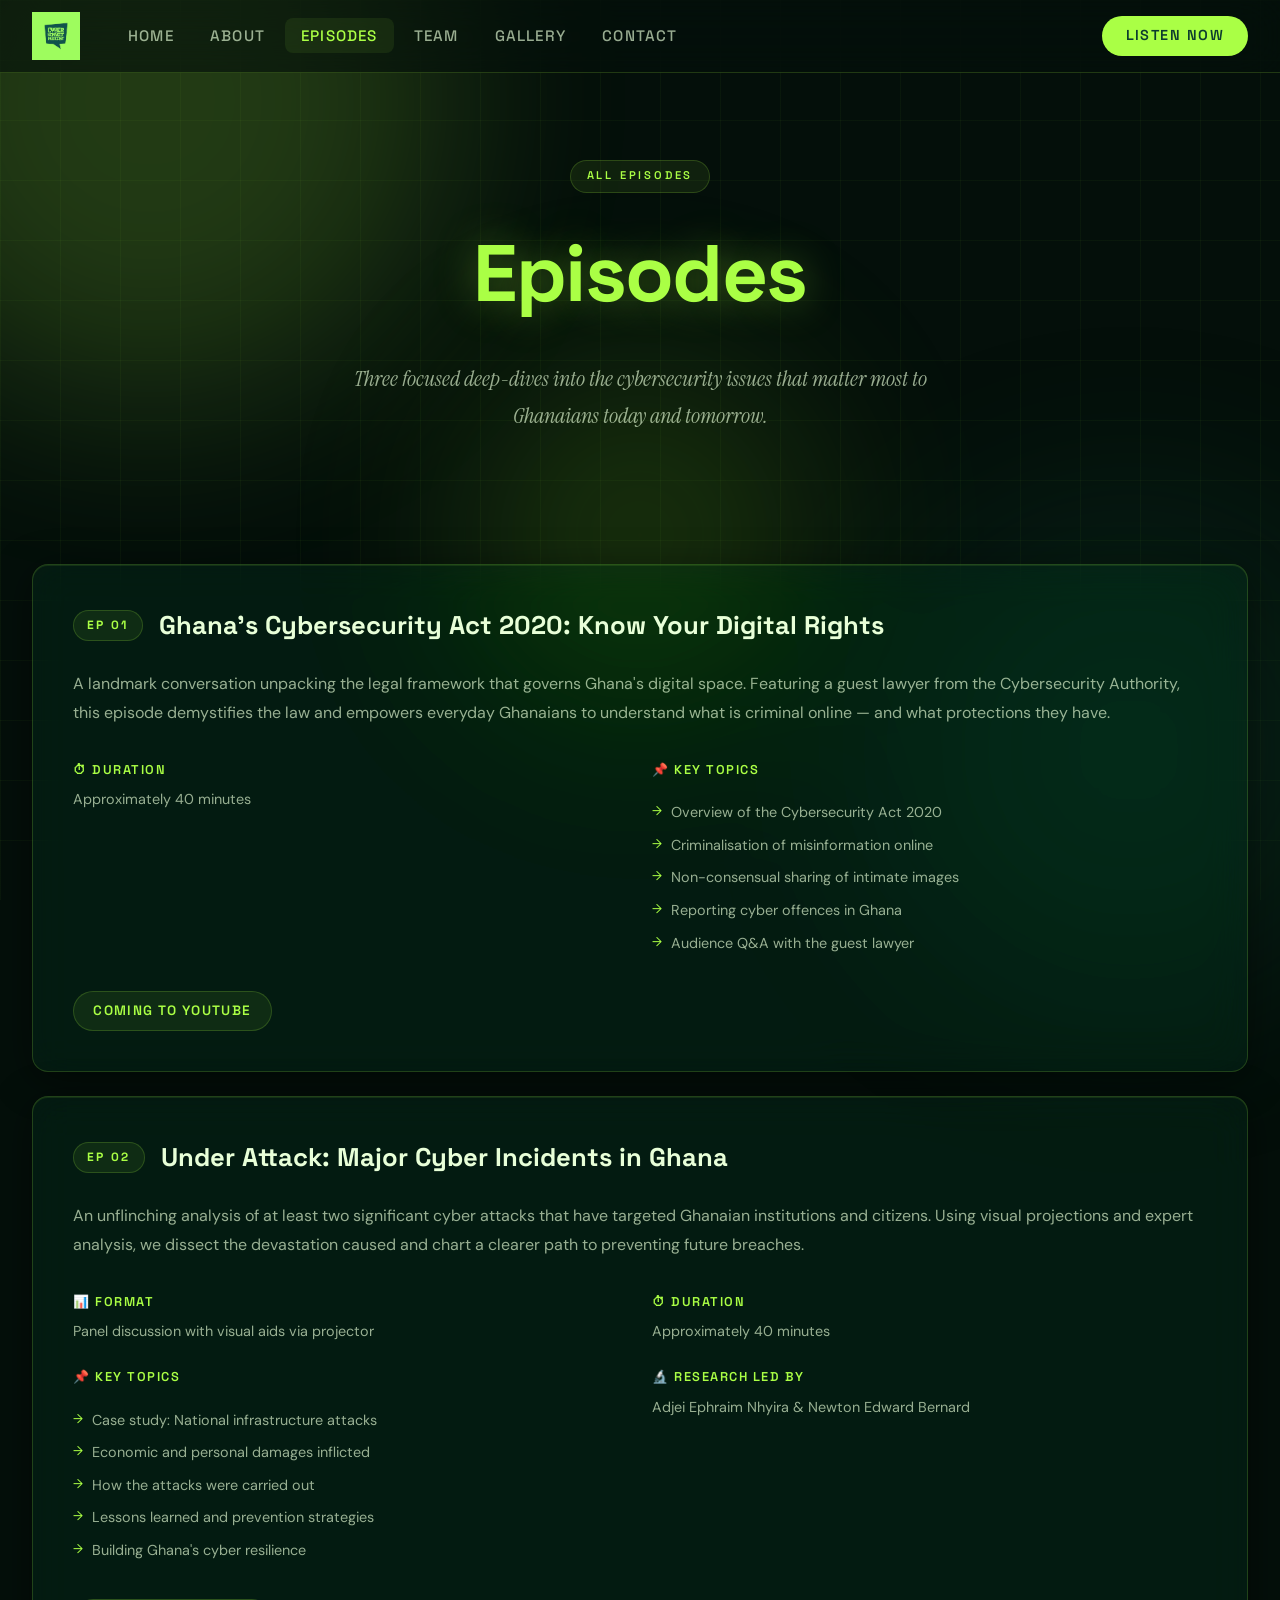
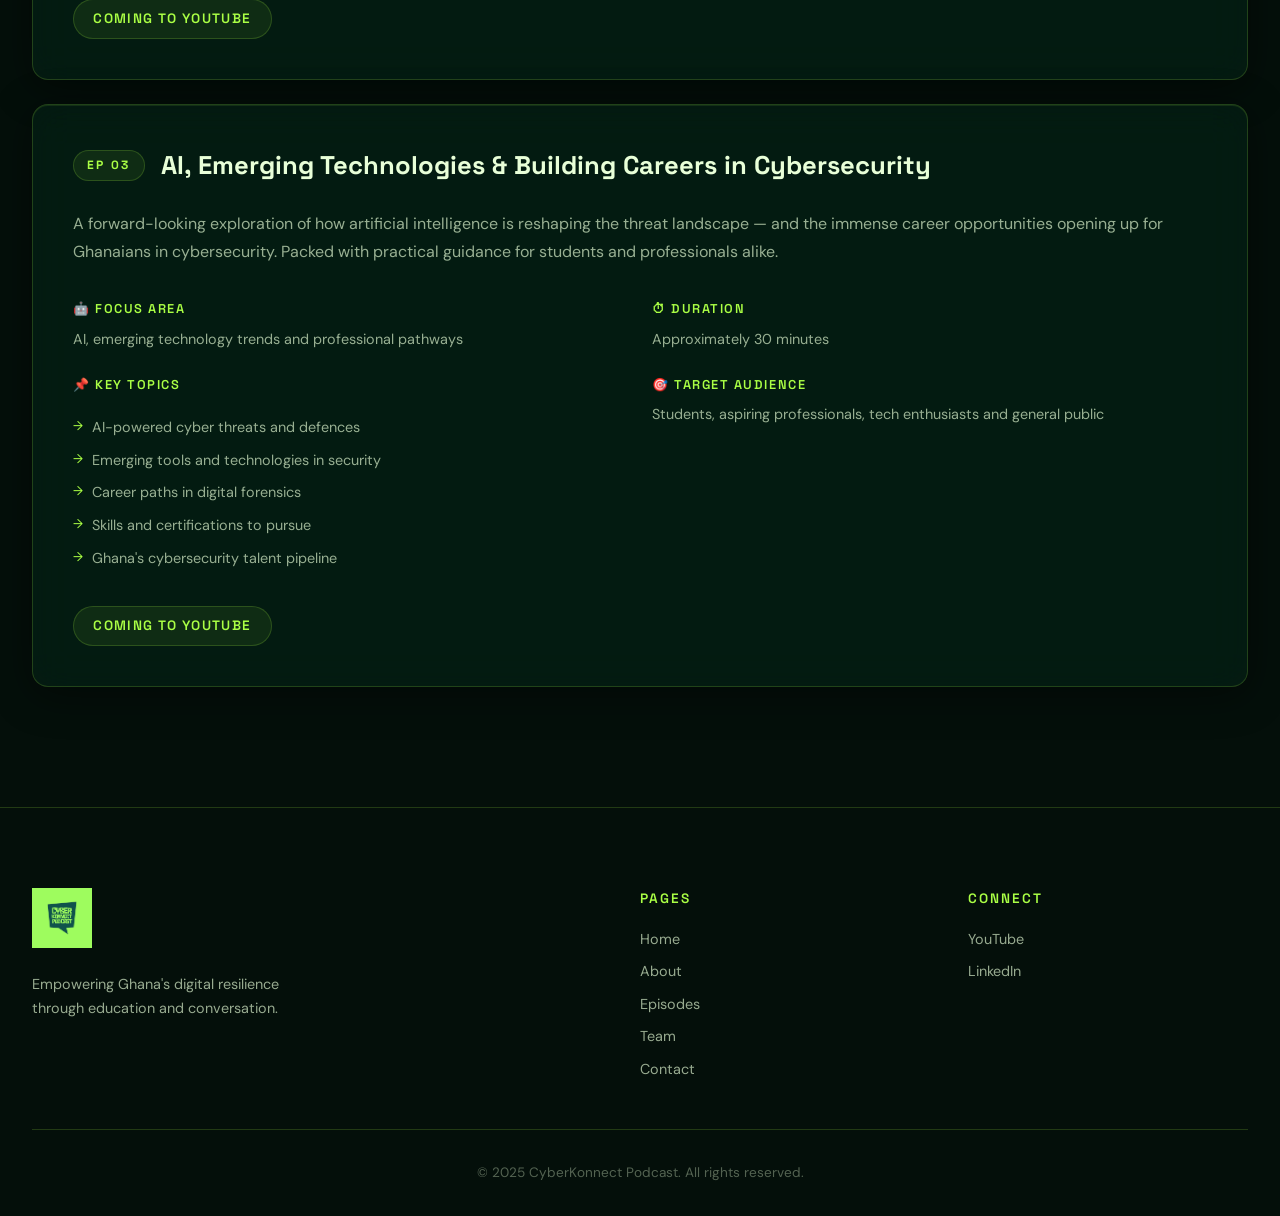
==== episodes.html @ 1802299e "active" ====
<!DOCTYPE html>
<html lang="en">
<head>
  <meta charset="UTF-8" />
  <meta name="viewport" content="width=device-width, initial-scale=1.0"/>
  <title>Episodes — CyberKonnect Podcast</title>
  <link rel="stylesheet" href="styles.css"/>
  
</head>
<body>
  <div class="bg-grid"></div>
  <div class="bg-orbs">
    <div class="orb orb-1"></div>
    <div class="orb orb-2"></div>
    <div class="orb orb-3"></div>
  </div>

  <nav class="glass-nav">
    <div class="nav-inner">
      <a href="index.html" class="nav-logo"><img src="logo.webp" alt="CyberKonnect Logo" class="logo-img"/></a>
      <ul class="nav-links">
        <li><a href="index.html" class="nav-link">Home</a></li>
        <li><a href="about.html" class="nav-link">About</a></li>
        <li><a href="episodes.html" class="nav-link active">Episodes</a></li>
        <li><a href="team.html" class="nav-link">Team</a></li>
        <li><a href="gallery.html" class="nav-link">Gallery</a></li>
        <li><a href="contact.html" class="nav-link">Contact</a></li>
      </ul>
      <a href="episodes.html" class="nav-cta">Listen Now</a>
      <button class="hamburger" id="hamburger"><span></span><span></span><span></span></button>
    </div>
  </nav>
  <div class="mobile-menu" id="mobileMenu">
    <a href="index.html" class="mob-link">Home</a>
    <a href="about.html" class="mob-link">About</a>
    <a href="episodes.html" class="mob-link active">Episodes</a>
    <a href="team.html" class="mob-link">Team</a>
    <a href="gallery.html" class="mob-link">Gallery</a>
    <a href="contact.html" class="mob-link">Contact</a>
  </div>

  <section class="page-hero">
    <span class="section-tag">All Episodes</span>
    <h1>Episodes</h1>
    <p>Three focused deep-dives into the cybersecurity issues that matter most to Ghanaians today and tomorrow.</p>
  </section>

  <section class="episodes-section">
    <div class="container">

      <!-- Episode 1 -->
      <div class="ep-full-card glass-card">
        <div class="ep-header">
          <div class="ep-num">EP 01</div>
          <h2>Ghana's Cybersecurity Act 2020: Know Your Digital Rights</h2>
        </div>
        <p style="color:var(--text-secondary);line-height:1.8;margin-bottom:2rem;">
          A landmark conversation unpacking the legal framework that governs Ghana's digital space. 
          Featuring a guest lawyer from the Cybersecurity Authority, this episode demystifies the law 
          and empowers everyday Ghanaians to understand what is criminal online — and what protections they have.
        </p>
        <div class="ep-details">
          
          <div class="ep-detail-item">
            <h4>⏱ Duration</h4>
            <p>Approximately 40 minutes</p>
          </div>
          <div class="ep-detail-item">
            <h4>📌 Key Topics</h4>
            <ul class="ep-topics">
              <li>Overview of the Cybersecurity Act 2020</li>
              <li>Criminalisation of misinformation online</li>
              <li>Non-consensual sharing of intimate images</li>
              <li>Reporting cyber offences in Ghana</li>
              <li>Audience Q&A with the guest lawyer</li>
            </ul>
          </div>
          
        </div>
        <div style="margin-top:2rem;display:flex;gap:1rem;flex-wrap:wrap;">
          <a class="social-link" href="https://youtu.be/h_gSZZPp0ls?si=2RAS_AsDu7ajy33g">Coming to YouTube</a>
          
        </div>
      </div>

      <!-- Episode 2 -->
      <div class="ep-full-card glass-card">
        <div class="ep-header">
          <div class="ep-num">EP 02</div>
          <h2>Under Attack: Major Cyber Incidents in Ghana</h2>
        </div>
        <p style="color:var(--text-secondary);line-height:1.8;margin-bottom:2rem;">
          An unflinching analysis of at least two significant cyber attacks that have targeted Ghanaian 
          institutions and citizens. Using visual projections and expert analysis, we dissect the devastation 
          caused and chart a clearer path to preventing future breaches.
        </p>
        <div class="ep-details">
          <div class="ep-detail-item">
            <h4>📊 Format</h4>
            <p>Panel discussion with visual aids via projector</p>
          </div>
          <div class="ep-detail-item">
            <h4>⏱ Duration</h4>
            <p>Approximately 40 minutes</p>
          </div>
          <div class="ep-detail-item">
            <h4>📌 Key Topics</h4>
            <ul class="ep-topics">
              <li>Case study: National infrastructure attacks</li>
              <li>Economic and personal damages inflicted</li>
              <li>How the attacks were carried out</li>
              <li>Lessons learned and prevention strategies</li>
              <li>Building Ghana's cyber resilience</li>
            </ul>
          </div>
          <div class="ep-detail-item">
            <h4>🔬 Research Led By</h4>
            <p>Adjei Ephraim Nhyira & Newton Edward Bernard</p>
          </div>
        </div>
        <div style="margin-top:2rem;display:flex;gap:1rem;flex-wrap:wrap;">
          <a href="https://youtu.be/g4ENfM5G3-0?si=Q87XxsS67dfXowcG" class="social-link">Coming to YouTube</a>
          
        </div>
      </div>

      <!-- Episode 3 -->
      <div class="ep-full-card glass-card">
        <div class="ep-header">
          <div class="ep-num">EP 03</div>
          <h2>AI, Emerging Technologies & Building Careers in Cybersecurity</h2>
        </div>
        <p style="color:var(--text-secondary);line-height:1.8;margin-bottom:2rem;">
          A forward-looking exploration of how artificial intelligence is reshaping the threat landscape 
          — and the immense career opportunities opening up for Ghanaians in cybersecurity. 
          Packed with practical guidance for students and professionals alike.
        </p>
        <div class="ep-details">
          <div class="ep-detail-item">
            <h4>🤖 Focus Area</h4>
            <p>AI, emerging technology trends and professional pathways</p>
          </div>
          <div class="ep-detail-item">
            <h4>⏱ Duration</h4>
            <p>Approximately 30 minutes</p>
          </div>
          <div class="ep-detail-item">
            <h4>📌 Key Topics</h4>
            <ul class="ep-topics">
              <li>AI-powered cyber threats and defences</li>
              <li>Emerging tools and technologies in security</li>
              <li>Career paths in digital forensics</li>
              <li>Skills and certifications to pursue</li>
              <li>Ghana's cybersecurity talent pipeline</li>
            </ul>
          </div>
          <div class="ep-detail-item">
            <h4>🎯 Target Audience</h4>
            <p>Students, aspiring professionals, tech enthusiasts and general public</p>
          </div>
        </div>
        <div style="margin-top:2rem;display:flex;gap:1rem;flex-wrap:wrap;">
          <a  href="https://youtu.be/rsjCwLfWhfk?si=AjRBQU5Ni_3VkbtK" class="social-link">Coming to YouTube</a>
          
        </div>
      </div>

    </div>
  </section>

  <footer class="footer">
    <div class="container">
      <div class="footer-inner">
        <div class="footer-brand">
          <img src="logo.webp" alt="Logo" class="footer-logo"/>
          <p>Empowering Ghana's digital resilience through education and conversation.</p>
        </div>
        <div class="footer-links">
          <h4>Pages</h4>
          <a href="index.html">Home</a>
          <a href="about.html">About</a>
          <a href="episodes.html">Episodes</a>
          <a href="team.html">Team</a>
          <a href="contact.html">Contact</a>
        </div>
        <div class="footer-socials">
          <h4>Connect</h4>
          <a href="#">YouTube</a>
          <a href="#">LinkedIn</a>
        </div>
      </div>
      <div class="footer-bottom">
        <p>© 2025 CyberKonnect Podcast. All rights reserved.</p>
      </div>
    </div>
  </footer>

  <script src="main.js"></script>
</body>
</html>
---- styles.css ----
/* ============================================================
   CYBERKONNECT PODCAST — Global Stylesheet
   Palette: Lime #AAFF45, Dark Teal #0D3D2E, Accent #1A6B4A
   Fonts: Clash Display (display), Instrument Serif (editorial),
          DM Sans (body) — warm, human, editorial-futuristic
   ============================================================ */

@import url('https://fonts.googleapis.com/css2?family=DM+Sans:ital,opsz,wght@0,9..40,300;0,9..40,400;0,9..40,500;0,9..40,600;1,9..40,300;1,9..40,400&family=Instrument+Serif:ital@0;1&family=Space+Grotesk:wght@300;400;500;600;700&display=swap');

:root {
  --lime: #AAFF45;
  --lime-dim: #7FD420;
  --lime-glow: rgba(170, 255, 69, 0.35);
  --lime-subtle: rgba(170, 255, 69, 0.08);
  --teal-dark: #0D3D2E;
  --teal-mid: #1A6B4A;
  --teal-light: #2A9E6E;
  --bg-deep: #040F0A;
  --bg-dark: #071810;
  --bg-mid: #0B2418;
  --glass-bg: rgba(13, 61, 46, 0.25);
  --glass-border: rgba(170, 255, 69, 0.18);
  --glass-shadow: 0 8px 40px rgba(0,0,0,0.45);
  --text-primary: #E8FFD8;
  --text-secondary: rgba(232,255,216,0.65);
  --text-muted: rgba(232,255,216,0.35);
  /* NEW TYPOGRAPHY SYSTEM */
  --font-display: 'Space Grotesk', sans-serif;   /* bold headings, logos */
  --font-serif: 'Instrument Serif', serif;        /* editorial warmth, pullquotes */
  --font-body: 'DM Sans', sans-serif;             /* readable, friendly body text */
  --font-heading: 'Space Grotesk', sans-serif;    /* nav, labels, UI text */
  --radius: 16px;
  --radius-sm: 8px;
  --transition: all 0.3s cubic-bezier(0.4, 0, 0.2, 1);
}

/* ---- Reset ---- */
*, *::before, *::after { box-sizing: border-box; margin: 0; padding: 0; }
html { scroll-behavior: smooth; }
body {
  background: var(--bg-deep);
  color: var(--text-primary);
  font-family: var(--font-body);
  font-size: 16px;
  line-height: 1.6;
  overflow-x: hidden;
}

a { text-decoration: none; color: inherit; }
img { max-width: 100%; }
ul { list-style: none; }

/* ---- Background ---- */
.bg-grid {
  position: fixed; inset: 0; z-index: 0; pointer-events: none;
  background-image:
    linear-gradient(rgba(170,255,69,0.04) 1px, transparent 1px),
    linear-gradient(90deg, rgba(170,255,69,0.04) 1px, transparent 1px);
  background-size: 60px 60px;
  animation: gridDrift 20s linear infinite;
}
@keyframes gridDrift {
  from { background-position: 0 0; }
  to   { background-position: 60px 60px; }
}

.bg-orbs { position: fixed; inset: 0; z-index: 0; pointer-events: none; }
.orb {
  position: absolute; border-radius: 50%; filter: blur(100px); opacity: 0.18;
  animation: float 12s ease-in-out infinite;
}
.orb-1 { width: 600px; height: 600px; background: var(--lime); top: -200px; left: -150px; animation-delay: 0s; }
.orb-2 { width: 500px; height: 500px; background: var(--teal-mid); bottom: -100px; right: -100px; animation-delay: -4s; }
.orb-3 { width: 350px; height: 350px; background: var(--lime-dim); top: 40%; left: 50%; transform: translateX(-50%); animation-delay: -8s; }
@keyframes float {
  0%,100% { transform: translate(0,0); }
  33%  { transform: translate(30px, -40px); }
  66%  { transform: translate(-20px, 20px); }
}

/* ---- Glassmorphism Card ---- */
.glass-card {
  background: var(--glass-bg);
  border: 1px solid var(--glass-border);
  backdrop-filter: blur(20px) saturate(180%);
  -webkit-backdrop-filter: blur(20px) saturate(180%);
  box-shadow: var(--glass-shadow), inset 0 1px 0 rgba(170,255,69,0.1);
  border-radius: var(--radius);
  transition: var(--transition);
}
.glass-card:hover {
  border-color: rgba(170,255,69,0.45);
  box-shadow: var(--glass-shadow), 0 0 30px var(--lime-glow), inset 0 1px 0 rgba(170,255,69,0.2);
  transform: translateY(-4px);
}

/* ---- Nav ---- */
.glass-nav {
  position: fixed; top: 0; left: 0; right: 0; z-index: 100;
  background: rgba(4,15,10,0.6);
  border-bottom: 1px solid var(--glass-border);
  backdrop-filter: blur(24px);
  -webkit-backdrop-filter: blur(24px);
}
.nav-inner {
  max-width: 1280px; margin: 0 auto; padding: 0 2rem;
  height: 72px; display: flex; align-items: center; gap: 2rem;
}
.nav-logo { display: flex; align-items: center; }
.logo-img { height: 48px; width: auto; object-fit: contain; }
.nav-links { display: flex; gap: 0.25rem; flex: 1; }
.nav-link {
  font-family: var(--font-heading); font-size: 0.95rem; font-weight: 500;
  letter-spacing: 0.08em; text-transform: uppercase;
  padding: 0.5rem 1rem; border-radius: var(--radius-sm);
  color: var(--text-secondary); transition: var(--transition);
}
.nav-link:hover, .nav-link.active {
  color: var(--lime); background: var(--lime-subtle);
}
.nav-cta {
  font-family: var(--font-heading); font-size: 0.9rem; font-weight: 600;
  letter-spacing: 0.1em; text-transform: uppercase;
  padding: 0.55rem 1.5rem; border-radius: 999px;
  background: var(--lime); color: var(--teal-dark);
  transition: var(--transition);
}
.nav-cta:hover { background: #CCFF77; box-shadow: 0 0 20px var(--lime-glow); }

/* Hamburger */
.hamburger {
  display: none; background: none; border: none; cursor: pointer;
  flex-direction: column; gap: 5px; padding: 6px; margin-left: auto;
}
.hamburger span {
  display: block; width: 24px; height: 2px;
  background: var(--lime); border-radius: 2px; transition: var(--transition);
}
.mobile-menu {
  display: none; position: fixed; top: 72px; left: 0; right: 0; z-index: 99;
  background: rgba(4,15,10,0.95); backdrop-filter: blur(20px);
  border-bottom: 1px solid var(--glass-border);
  flex-direction: column; padding: 1rem 2rem 1.5rem;
}
.mobile-menu.open { display: flex; }
.mob-link {
  font-family: var(--font-heading); font-size: 1.1rem; font-weight: 500;
  letter-spacing: 0.08em; text-transform: uppercase;
  padding: 0.75rem 0; color: var(--text-secondary);
  border-bottom: 1px solid var(--glass-border); transition: var(--transition);
}
.mob-link:last-child { border-bottom: none; }
.mob-link:hover, .mob-link.active { color: var(--lime); }

/* ---- Buttons ---- */
.btn-primary {
  display: inline-flex; align-items: center; gap: 0.5rem;
  font-family: var(--font-heading); font-size: 1rem; font-weight: 700;
  letter-spacing: 0.1em; text-transform: uppercase;
  padding: 0.85rem 2.2rem; border-radius: 999px;
  background: var(--lime); color: var(--teal-dark);
  transition: var(--transition); border: none; cursor: pointer;
}
.btn-primary:hover {
  background: #CCFF77;
  box-shadow: 0 0 30px var(--lime-glow);
  transform: translateY(-2px);
}
.btn-ghost {
  display: inline-flex; align-items: center; gap: 0.5rem;
  font-family: var(--font-heading); font-size: 1rem; font-weight: 600;
  letter-spacing: 0.1em; text-transform: uppercase;
  padding: 0.85rem 2.2rem; border-radius: 999px;
  background: transparent; color: var(--lime);
  border: 1px solid rgba(170,255,69,0.45); transition: var(--transition);
}
.btn-ghost:hover {
  background: var(--lime-subtle);
  box-shadow: 0 0 20px var(--lime-glow);
  transform: translateY(-2px);
}

/* ---- Container ---- */
.container { max-width: 1280px; margin: 0 auto; padding: 0 2rem; position: relative; z-index: 1; }

/* ---- Section Header ---- */
.section-header { text-align: center; margin-bottom: 3rem; }
.section-tag {
  font-family: var(--font-display); font-size: 0.7rem; font-weight: 600;
  letter-spacing: 0.25em; text-transform: uppercase;
  color: var(--lime); background: var(--lime-subtle);
  padding: 0.4rem 1rem; border-radius: 999px;
  border: 1px solid var(--glass-border); display: inline-block; margin-bottom: 1rem;
}
.section-title {
  font-family: var(--font-display); font-size: clamp(1.8rem, 4vw, 2.8rem);
  font-weight: 600; color: var(--text-primary); letter-spacing: -0.01em;
}
.section-title span { color: var(--lime); font-family: var(--font-serif); font-style: italic; font-weight: 400; }

/* ---- Hero ---- */
.hero {
  position: relative; z-index: 1;
  min-height: 100vh; display: flex; flex-direction: column;
  align-items: center; justify-content: center;
  text-align: center; padding: 120px 2rem 6rem;
}
.hero-badge {
  display: inline-flex; align-items: center; gap: 0.6rem;
  font-family: var(--font-heading); font-size: 0.85rem; font-weight: 500;
  letter-spacing: 0.12em; text-transform: uppercase;
  color: var(--lime); background: var(--lime-subtle);
  border: 1px solid var(--glass-border); padding: 0.5rem 1.2rem;
  border-radius: 999px; margin-bottom: 2.5rem;
  animation: fadeInUp 0.6s ease both;
}
.pulse-dot {
  width: 8px; height: 8px; border-radius: 50%; background: var(--lime);
  box-shadow: 0 0 12px var(--lime); animation: pulse 2s ease-in-out infinite;
}
@keyframes pulse { 0%,100% { opacity:1; transform:scale(1); } 50% { opacity:0.5; transform:scale(1.5); } }

.hero-title {
  display: flex; flex-direction: column;
  line-height: 0.88; margin-bottom: 2rem;
}
.hero-title .line-1 {
  font-family: var(--font-display); font-weight: 700;
  font-size: clamp(4rem, 12vw, 9rem); color: var(--lime);
  letter-spacing: -0.02em;
  text-shadow: 0 0 60px var(--lime-glow), 0 0 120px rgba(170,255,69,0.15);
  animation: fadeInUp 0.7s 0.1s ease both;
}
.hero-title .line-2 {
  font-family: var(--font-serif); font-style: italic; font-weight: 400;
  font-size: clamp(2.8rem, 8.5vw, 6.5rem); color: var(--text-primary);
  letter-spacing: 0.01em;
  animation: fadeInUp 0.7s 0.2s ease both;
}
.hero-title .line-3 {
  font-family: var(--font-display); font-weight: 300;
  font-size: clamp(1.8rem, 5.5vw, 4.5rem); color: var(--text-secondary);
  letter-spacing: 0.18em; text-transform: uppercase;
  animation: fadeInUp 0.7s 0.3s ease both;
}
.hero-sub {
  font-family: var(--font-body); font-size: clamp(1.05rem, 2vw, 1.25rem);
  font-weight: 300; line-height: 1.75;
  color: var(--text-secondary); max-width: 580px; margin: 0 auto 2.5rem;
  animation: fadeInUp 0.7s 0.4s ease both;
}
.hero-actions {
  display: flex; gap: 1rem; justify-content: center; flex-wrap: wrap;
  margin-bottom: 4rem; animation: fadeInUp 0.7s 0.5s ease both;
}
.hero-stats {
  display: flex; gap: 1.5rem; flex-wrap: wrap; justify-content: center;
  animation: fadeInUp 0.7s 0.6s ease both;
}
.stat-card {
  padding: 1.5rem 2rem; text-align: center; min-width: 120px;
}
.stat-num {
  display: block; font-family: var(--font-display); font-size: 2.5rem;
  font-weight: 900; color: var(--lime); line-height: 1;
}
.stat-label {
  display: block; font-family: var(--font-heading); font-size: 0.8rem;
  font-weight: 500; letter-spacing: 0.12em; text-transform: uppercase;
  color: var(--text-secondary); margin-top: 0.4rem;
}

@keyframes fadeInUp {
  from { opacity: 0; transform: translateY(30px); }
  to   { opacity: 1; transform: translateY(0); }
}

/* ---- Features ---- */
.features-strip { position: relative; z-index: 1; padding: 5rem 0; }
.features-grid {
  display: grid; grid-template-columns: repeat(auto-fit, minmax(240px, 1fr)); gap: 1.5rem;
}
.feature-card { padding: 2rem; }
.feat-icon { font-size: 2.5rem; margin-bottom: 1rem; }
.feature-card h3 {
  font-family: var(--font-display); font-size: 1.15rem; font-weight: 600;
  color: var(--lime); margin-bottom: 0.75rem; letter-spacing: -0.01em;
}
.feature-card p { color: var(--text-secondary); font-size: 0.95rem; line-height: 1.75; font-family: var(--font-body); }

/* ---- Latest Section ---- */
.latest-section { position: relative; z-index: 1; padding: 5rem 0; }
.episodes-preview { display: grid; grid-template-columns: repeat(auto-fit, minmax(300px, 1fr)); gap: 1.5rem; }
.ep-card { padding: 2rem; display: flex; flex-direction: column; gap: 1rem; }
.ep-card.featured { border-color: rgba(170,255,69,0.4); }
.ep-num {
  font-family: var(--font-display); font-size: 0.75rem; font-weight: 700;
  letter-spacing: 0.2em; color: var(--lime); background: var(--lime-subtle);
  display: inline-block; padding: 0.3rem 0.8rem; border-radius: 999px;
  border: 1px solid var(--glass-border); width: fit-content;
}
.ep-card h3 {
  font-family: var(--font-heading); font-size: 1.35rem; font-weight: 700;
  color: var(--text-primary); letter-spacing: 0.03em;
}
.ep-card p { color: var(--text-secondary); font-size: 0.95rem; line-height: 1.7; flex: 1; }
.ep-meta {
  display: flex; gap: 1rem; flex-wrap: wrap;
  font-size: 0.8rem; color: var(--text-muted);
}
.ep-btn {
  font-family: var(--font-heading); font-size: 0.9rem; font-weight: 600;
  letter-spacing: 0.08em; text-transform: uppercase;
  color: var(--lime); transition: var(--transition);
  display: inline-flex; align-items: center; gap: 0.25rem;
}
.ep-btn:hover { gap: 0.5rem; text-shadow: 0 0 15px var(--lime-glow); }

/* ---- CTA Banner ---- */
.cta-banner { position: relative; z-index: 1; padding: 5rem 2rem; }
.cta-glass {
  max-width: 900px; margin: 0 auto; padding: 4rem 3rem;
  text-align: center;
}
.cta-glass h2 {
  font-family: var(--font-display); font-size: clamp(1.6rem, 4vw, 2.4rem);
  font-weight: 700; color: var(--text-primary); margin-bottom: 1rem;
}
.cta-glass p { color: var(--text-secondary); margin-bottom: 2.5rem; font-size: 1.05rem; }
.cta-btns { display: flex; gap: 1rem; justify-content: center; flex-wrap: wrap; }

/* ---- Footer ---- */
.footer { position: relative; z-index: 1; padding: 5rem 0 2rem; border-top: 1px solid var(--glass-border); }
.footer-inner { display: grid; grid-template-columns: 2fr 1fr 1fr; gap: 3rem; margin-bottom: 3rem; }
.footer-brand { }
.footer-logo { height: 60px; margin-bottom: 1rem; }
.footer-brand p { color: var(--text-secondary); font-size: 0.9rem; line-height: 1.7; max-width: 280px; }
.footer-links, .footer-socials { display: flex; flex-direction: column; gap: 0.6rem; }
.footer-links h4, .footer-socials h4 {
  font-family: var(--font-heading); font-size: 0.85rem; font-weight: 600;
  letter-spacing: 0.15em; text-transform: uppercase;
  color: var(--lime); margin-bottom: 0.5rem;
}
.footer-links a, .footer-socials a {
  color: var(--text-secondary); font-size: 0.9rem; transition: var(--transition);
}
.footer-links a:hover, .footer-socials a:hover { color: var(--lime); padding-left: 4px; }
.footer-bottom {
  border-top: 1px solid var(--glass-border); padding-top: 2rem;
  text-align: center; color: var(--text-muted); font-size: 0.85rem;
}

/* ---- Page Hero ---- */
.page-hero {
  position: relative; z-index: 1;
  padding: 160px 2rem 6rem; text-align: center;
}
.page-hero h1 {
  font-family: var(--font-display); font-size: clamp(2.5rem, 7vw, 5rem);
  font-weight: 700; letter-spacing: -0.02em;
  color: var(--lime); margin-bottom: 1.5rem;
  text-shadow: 0 0 40px var(--lime-glow);
}
.page-hero p {
  font-family: var(--font-serif); font-style: italic;
  font-size: clamp(1.1rem, 2.2vw, 1.35rem); color: var(--text-secondary);
  max-width: 600px; margin: 0 auto; line-height: 1.75;
}

/* ---- About Page ---- */
.about-section { position: relative; z-index: 1; padding: 4rem 0 6rem; }
.about-grid { display: grid; grid-template-columns: 1fr 1fr; gap: 3rem; align-items: start; }
.about-text h2 {
  font-family: var(--font-display); font-size: 1.8rem; font-weight: 700;
  color: var(--lime); margin-bottom: 1.5rem;
}
.about-text p { color: var(--text-secondary); line-height: 1.8; margin-bottom: 1rem; }
.objectives-card { padding: 2rem; }
.objectives-card h3 {
  font-family: var(--font-heading); font-size: 1.3rem; font-weight: 700;
  color: var(--lime); margin-bottom: 1.5rem;
}
.objective-item { display: flex; gap: 1rem; margin-bottom: 1.5rem; align-items: flex-start; }
.obj-icon { font-size: 1.5rem; flex-shrink: 0; margin-top: 2px; }
.obj-text h4 {
  font-family: var(--font-heading); font-size: 1rem; font-weight: 600;
  color: var(--text-primary); margin-bottom: 0.35rem;
}
.obj-text p { color: var(--text-secondary); font-size: 0.9rem; }

/* ---- Episodes Page ---- */
.episodes-section { position: relative; z-index: 1; padding: 2rem 0 6rem; }
.ep-full-card { padding: 2.5rem; margin-bottom: 1.5rem; }
.ep-full-card .ep-header { display: flex; align-items: center; gap: 1rem; margin-bottom: 1.5rem; }
.ep-full-card h2 {
  font-family: var(--font-heading); font-size: 1.6rem; font-weight: 700;
  color: var(--text-primary);
}
.ep-details { display: grid; grid-template-columns: 1fr 1fr; gap: 1.5rem; }
.ep-detail-item { }
.ep-detail-item h4 {
  font-family: var(--font-heading); font-size: 0.8rem; font-weight: 600;
  letter-spacing: 0.12em; text-transform: uppercase;
  color: var(--lime); margin-bottom: 0.5rem;
}
.ep-detail-item p { color: var(--text-secondary); font-size: 0.9rem; }
.ep-topics { list-style: none; margin-top: 1rem; }
.ep-topics li {
  color: var(--text-secondary); font-size: 0.9rem; padding: 0.3rem 0;
  padding-left: 1.2rem; position: relative;
}
.ep-topics li::before {
  content: '→'; position: absolute; left: 0; color: var(--lime); font-size: 0.8rem;
}

/* ---- Team Page ---- */
.team-section { position: relative; z-index: 1; padding: 2rem 0 6rem; }
.team-grid { display: grid; grid-template-columns: repeat(auto-fill, minmax(240px, 1fr)); gap: 1.5rem; }

.team-card {
  padding: 0; overflow: hidden; text-align: center;
  display: flex; flex-direction: column;
}
.team-photo-wrap {
  position: relative; width: 100%; aspect-ratio: 1 / 1.1; overflow: hidden;
  background: linear-gradient(160deg, var(--teal-mid) 0%, var(--bg-mid) 100%);
}
.team-photo-wrap img {
  width: 100%; height: 100%; object-fit: cover;
  filter: grayscale(20%) contrast(1.05);
  transition: transform 0.5s ease, filter 0.4s ease;
}
.team-card:hover .team-photo-wrap img {
  transform: scale(1.04);
  filter: grayscale(0%) contrast(1.1);
}
/* Photo placeholder when no image */
.team-photo-placeholder {
  width: 100%; height: 100%;
  display: flex; align-items: center; justify-content: center;
  background: linear-gradient(135deg, var(--teal-mid) 0%, var(--teal-dark) 100%);
  position: relative; overflow: hidden;
}
.team-photo-placeholder::before {
  content: ''; position: absolute; inset: 0;
  background: radial-gradient(circle at 40% 30%, rgba(170,255,69,0.12) 0%, transparent 65%);
}
.team-initials-big {
  font-family: var(--font-display); font-size: 3.5rem; font-weight: 700;
  color: var(--lime); opacity: 0.7; position: relative; z-index: 1;
  letter-spacing: -0.02em;
}
.team-photo-overlay {
  position: absolute; bottom: 0; left: 0; right: 0;
  background: linear-gradient(to top, rgba(4,15,10,0.85) 0%, transparent 100%);
  height: 55%;
}
.team-card-body { padding: 1.25rem 1.4rem 1.6rem; flex: 1; display: flex; flex-direction: column; }
.team-card-body h3 {
  font-family: var(--font-display); font-size: 1rem; font-weight: 600;
  color: var(--text-primary); margin-bottom: 0.3rem; letter-spacing: -0.01em;
  line-height: 1.3;
}
.team-card-body .role {
  font-family: var(--font-body); font-size: 0.78rem; font-weight: 500;
  letter-spacing: 0.06em; text-transform: uppercase;
  color: var(--lime); margin-bottom: 0.75rem; display: block;
}
.team-card-body p {
  color: var(--text-secondary); font-size: 0.88rem;
  font-family: var(--font-body); line-height: 1.65; flex: 1; margin-bottom: 1.1rem;
}
.linkedin-btn {
  display: inline-flex; align-items: center; gap: 0.45rem;
  font-family: var(--font-body); font-size: 0.8rem; font-weight: 600;
  letter-spacing: 0.04em; padding: 0.45rem 1rem; border-radius: 999px;
  background: rgba(10, 102, 194, 0.15);
  border: 1px solid rgba(10, 102, 194, 0.4);
  color: #6aaee8; transition: var(--transition);
  text-decoration: none; align-self: flex-start;
}
.linkedin-btn svg { flex-shrink: 0; }
.linkedin-btn:hover {
  background: rgba(10, 102, 194, 0.3);
  border-color: rgba(10, 102, 194, 0.8);
  color: #90c8ff;
  transform: translateY(-2px);
  box-shadow: 0 4px 16px rgba(10, 102, 194, 0.25);
}

/* Host body LinkedIn */
.host-body .linkedin-btn { align-self: flex-start; margin-top: 1.25rem; }
  font-family: var(--font-body); line-height: 1.65;
}

/* Host spotlight card */
.team-host-card {
  display: grid; grid-template-columns: 280px 1fr; gap: 0;
  max-width: 700px; margin: 0 auto 5rem; overflow: hidden;
}
.team-host-card .team-photo-wrap { aspect-ratio: unset; min-height: 320px; }
.host-body {
  padding: 2.5rem 2rem; display: flex; flex-direction: column; justify-content: center;
}
.host-body .host-label {
  font-family: var(--font-body); font-size: 0.75rem; font-weight: 500;
  letter-spacing: 0.15em; text-transform: uppercase;
  color: var(--lime); margin-bottom: 0.75rem; display: block;
}
.host-body h3 {
  font-family: var(--font-display); font-size: 1.5rem; font-weight: 700;
  color: var(--text-primary); letter-spacing: -0.02em; margin-bottom: 0.4rem;
}
.host-body .role {
  font-family: var(--font-serif); font-style: italic; font-size: 1rem;
  color: var(--lime); margin-bottom: 1.25rem; display: block;
}
.host-body p {
  color: var(--text-secondary); font-size: 0.95rem; line-height: 1.75;
  font-family: var(--font-body);
}

@media (max-width: 600px) {
  .team-host-card { grid-template-columns: 1fr; }
  .team-host-card .team-photo-wrap { min-height: 260px; }
}

/* ---- Contact Page ---- */
.contact-section { position: relative; z-index: 1; padding: 2rem 0 6rem; }
.contact-grid { display: grid; grid-template-columns: 1fr 1fr; gap: 3rem; }
.contact-form-card { padding: 2.5rem; }
.contact-form-card h2 {
  font-family: var(--font-heading); font-size: 1.6rem; font-weight: 700;
  color: var(--lime); margin-bottom: 2rem;
}
.form-group { margin-bottom: 1.5rem; }
.form-group label {
  display: block; font-family: var(--font-heading); font-size: 0.85rem;
  font-weight: 600; letter-spacing: 0.1em; text-transform: uppercase;
  color: var(--text-secondary); margin-bottom: 0.5rem;
}
.form-group input,
.form-group textarea,
.form-group select {
  width: 100%; padding: 0.85rem 1.2rem;
  background: rgba(13,61,46,0.3); border: 1px solid var(--glass-border);
  border-radius: var(--radius-sm); color: var(--text-primary);
  font-family: var(--font-body); font-size: 0.95rem;
  outline: none; transition: var(--transition);
  backdrop-filter: blur(10px);
}
.form-group input:focus,
.form-group textarea:focus,
.form-group select:focus {
  border-color: rgba(170,255,69,0.6);
  box-shadow: 0 0 0 3px rgba(170,255,69,0.1);
}
.form-group textarea { resize: vertical; min-height: 140px; }
.form-group select option { background: var(--bg-dark); }
.contact-info { display: flex; flex-direction: column; gap: 1.5rem; }
.info-card { padding: 1.5rem; display: flex; gap: 1rem; align-items: flex-start; }
.info-icon { font-size: 1.5rem; flex-shrink: 0; }
.info-text h4 {
  font-family: var(--font-heading); font-size: 0.9rem; font-weight: 600;
  letter-spacing: 0.1em; text-transform: uppercase; color: var(--lime); margin-bottom: 0.3rem;
}
.info-text p { color: var(--text-secondary); font-size: 0.9rem; }
.social-links { display: flex; gap: 1rem; margin-top: 2rem; flex-wrap: wrap; }
.social-link {
  font-family: var(--font-heading); font-size: 0.85rem; font-weight: 600;
  letter-spacing: 0.1em; text-transform: uppercase;
  padding: 0.5rem 1.2rem; border-radius: 999px;
  background: var(--lime-subtle); border: 1px solid var(--glass-border);
  color: var(--lime); transition: var(--transition);
}
.social-link:hover { background: var(--lime); color: var(--teal-dark); }

/* ---- Team Photo Note ---- */
.team-photo-note {
  margin: 3rem auto 0; text-align: center;
  font-family: var(--font-body); font-size: 0.85rem;
  color: var(--text-muted); line-height: 1.7;
  padding: 1rem 1.5rem;
  background: var(--lime-subtle); border: 1px dashed var(--glass-border);
  border-radius: var(--radius-sm); max-width: 650px;
}
.team-photo-note code {
  font-size: 0.8rem; color: var(--lime);
  background: rgba(170,255,69,0.08); padding: 0.1em 0.4em; border-radius: 4px;
}

/* ---- Divider ---- */
.cyber-divider {
  position: relative; z-index: 1; height: 2px; margin: 2rem 0;
  background: linear-gradient(90deg, transparent, var(--lime), transparent);
  opacity: 0.3;
}

/* ================================================================
   GALLERY PAGE
   ================================================================ */

.gallery-section { position: relative; z-index: 1; padding: 2rem 0 6rem; }

/* Filter bar */
.gallery-filters {
  display: flex; gap: 0.6rem; flex-wrap: wrap;
  justify-content: center; margin-bottom: 3rem;
}
.filter-btn {
  font-family: var(--font-body); font-size: 0.85rem; font-weight: 500;
  letter-spacing: 0.05em; padding: 0.5rem 1.3rem; border-radius: 999px;
  background: transparent; border: 1px solid var(--glass-border);
  color: var(--text-secondary); cursor: pointer; transition: var(--transition);
  backdrop-filter: blur(10px);
}
.filter-btn:hover { border-color: rgba(170,255,69,0.5); color: var(--lime); }
.filter-btn.active {
  background: var(--lime); color: var(--teal-dark);
  border-color: var(--lime); font-weight: 600;
  box-shadow: 0 0 20px var(--lime-glow);
}

/* Masonry grid */
.gallery-grid {
  columns: 3; column-gap: 1.2rem;
}
.gallery-item {
  break-inside: avoid; margin-bottom: 1.2rem;
  position: relative; border-radius: var(--radius); overflow: hidden;
  cursor: pointer;
  border: 1px solid var(--glass-border);
  transition: var(--transition);
}
.gallery-item:hover { border-color: rgba(170,255,69,0.5); transform: translateY(-3px); }
.gallery-item:hover .gallery-overlay { opacity: 1; }
.gallery-item:hover .gallery-img { transform: scale(1.05); filter: brightness(0.85); }

.gallery-img {
  width: 100%; display: block;
  transition: transform 0.5s ease, filter 0.4s ease;
  object-fit: cover;
}

/* Placeholder tiles (for when no real photos exist) */
.gallery-placeholder {
  width: 100%; background: linear-gradient(135deg, var(--teal-mid) 0%, var(--bg-mid) 100%);
  display: flex; align-items: center; justify-content: center;
  position: relative; overflow: hidden;
}
.gallery-placeholder::before {
  content: ''; position: absolute; inset: 0;
  background: radial-gradient(circle at 30% 30%, rgba(170,255,69,0.1) 0%, transparent 65%);
}
.gallery-placeholder-icon {
  font-size: 2.5rem; opacity: 0.35; position: relative; z-index: 1;
}

/* Overlay on hover */
.gallery-overlay {
  position: absolute; inset: 0; opacity: 0; transition: opacity 0.3s ease;
  background: linear-gradient(to top, rgba(4,15,10,0.92) 0%, rgba(4,15,10,0.3) 60%, transparent 100%);
  display: flex; flex-direction: column; justify-content: flex-end;
  padding: 1.5rem;
}
.gallery-overlay-label {
  font-family: var(--font-body); font-size: 0.75rem; font-weight: 500;
  letter-spacing: 0.1em; text-transform: uppercase;
  color: var(--lime); margin-bottom: 0.35rem; display: block;
}
.gallery-overlay-title {
  font-family: var(--font-display); font-size: 0.95rem; font-weight: 600;
  color: var(--text-primary); line-height: 1.3;
}
.gallery-overlay-zoom {
  position: absolute; top: 1rem; right: 1rem;
  width: 36px; height: 36px; border-radius: 50%;
  background: rgba(170,255,69,0.15); border: 1px solid var(--glass-border);
  display: flex; align-items: center; justify-content: center;
  color: var(--lime); font-size: 1rem;
  backdrop-filter: blur(8px);
}

/* Lightbox */
.lightbox {
  position: fixed; inset: 0; z-index: 999;
  background: rgba(2,8,5,0.96);
  display: none; align-items: center; justify-content: center;
  padding: 2rem;
  backdrop-filter: blur(12px);
  animation: lbFadeIn 0.2s ease;
}
.lightbox.open { display: flex; }
@keyframes lbFadeIn { from { opacity:0; } to { opacity:1; } }

.lightbox-inner {
  position: relative; max-width: 900px; width: 100%;
  display: flex; flex-direction: column; align-items: center; gap: 1.25rem;
}
.lightbox-img-wrap {
  width: 100%; border-radius: var(--radius);
  overflow: hidden; border: 1px solid var(--glass-border);
  box-shadow: 0 0 60px rgba(0,0,0,0.6), 0 0 30px var(--lime-glow);
}
.lightbox-img-wrap img,
.lightbox-img-wrap .gallery-placeholder {
  width: 100%; max-height: 70vh; object-fit: contain; display: block;
}
.lightbox-img-wrap .gallery-placeholder { min-height: 360px; }

.lightbox-caption {
  text-align: center;
}
.lightbox-caption .gallery-overlay-label { display: inline-block; margin-bottom: 0.35rem; }
.lightbox-caption .gallery-overlay-title { font-size: 1.1rem; }

.lightbox-close {
  position: fixed; top: 1.5rem; right: 1.5rem;
  width: 44px; height: 44px; border-radius: 50%;
  background: var(--glass-bg); border: 1px solid var(--glass-border);
  color: var(--text-primary); font-size: 1.3rem;
  display: flex; align-items: center; justify-content: center;
  cursor: pointer; backdrop-filter: blur(10px); transition: var(--transition);
}
.lightbox-close:hover { background: var(--lime); color: var(--teal-dark); }

.lightbox-nav {
  position: fixed; top: 50%; transform: translateY(-50%);
  width: 48px; height: 48px; border-radius: 50%;
  background: var(--glass-bg); border: 1px solid var(--glass-border);
  color: var(--text-primary); font-size: 1.3rem;
  display: flex; align-items: center; justify-content: center;
  cursor: pointer; backdrop-filter: blur(10px); transition: var(--transition);
  z-index: 1000;
}
.lightbox-nav:hover { background: var(--lime); color: var(--teal-dark); }
.lightbox-prev { left: 1.25rem; }
.lightbox-next { right: 1.25rem; }

.lightbox-counter {
  font-family: var(--font-body); font-size: 0.8rem;
  color: var(--text-muted); letter-spacing: 0.1em;
}

/* Upload note */
.gallery-upload-note {
  margin: 2.5rem auto 0; max-width: 680px; text-align: center;
  font-family: var(--font-body); font-size: 0.85rem; color: var(--text-muted);
  padding: 1rem 1.5rem; line-height: 1.7;
  background: var(--lime-subtle); border: 1px dashed var(--glass-border);
  border-radius: var(--radius-sm);
}
.gallery-upload-note code {
  color: var(--lime); background: rgba(170,255,69,0.08);
  padding: 0.1em 0.4em; border-radius: 4px; font-size: 0.8rem;
}

/* Responsive gallery grid */
@media (max-width: 900px) { .gallery-grid { columns: 2; } }
@media (max-width: 550px) { .gallery-grid { columns: 1; } }

/* ---- Responsive ---- */
@media (max-width: 900px) {
  .nav-links, .nav-cta { display: none; }
  .hamburger { display: flex; }
  .about-grid, .contact-grid { grid-template-columns: 1fr; }
  .footer-inner { grid-template-columns: 1fr; gap: 2rem; }
  .ep-details { grid-template-columns: 1fr; }
}
@media (max-width: 600px) {
  .hero { padding: 100px 1.5rem 4rem; }
  .hero-stats { gap: 1rem; }
  .stat-card { padding: 1rem 1.5rem; min-width: 90px; }
  .cta-glass { padding: 2.5rem 1.5rem; }
  .contact-form-card { padding: 1.5rem; }
}
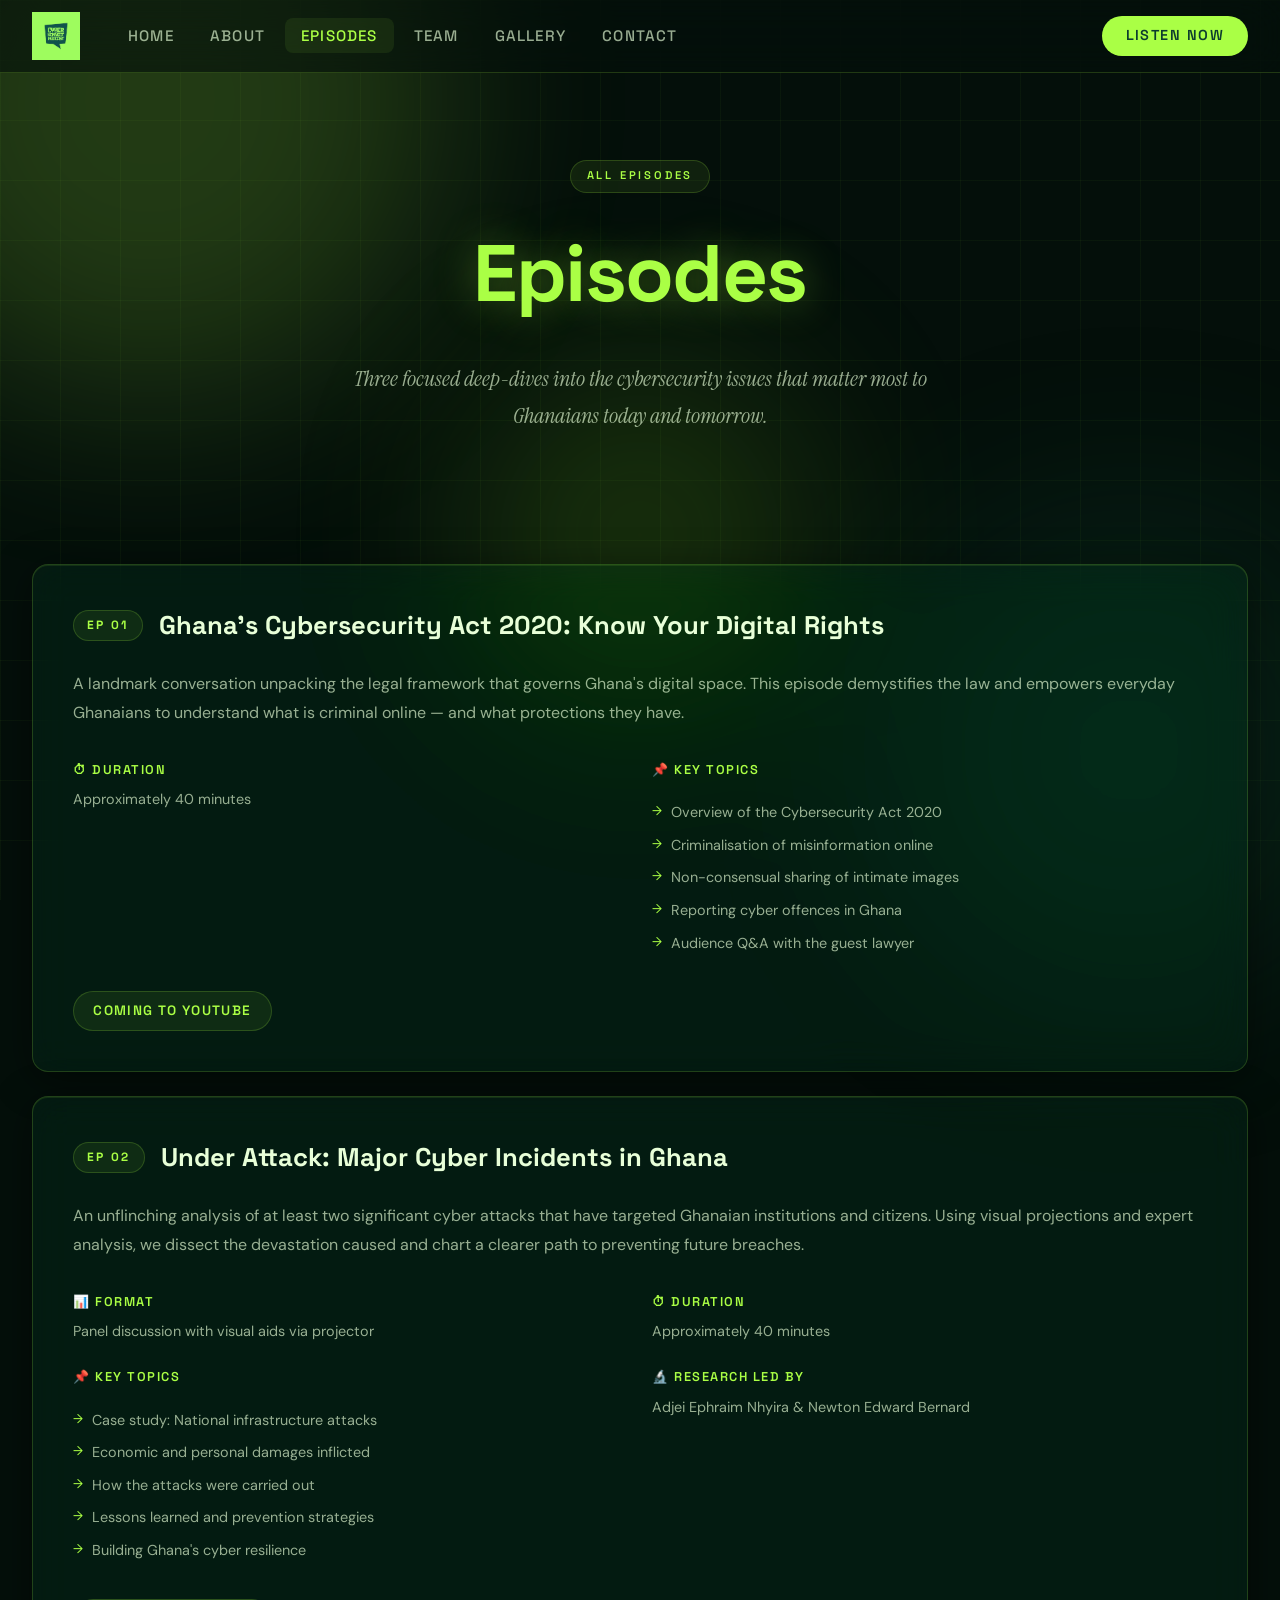
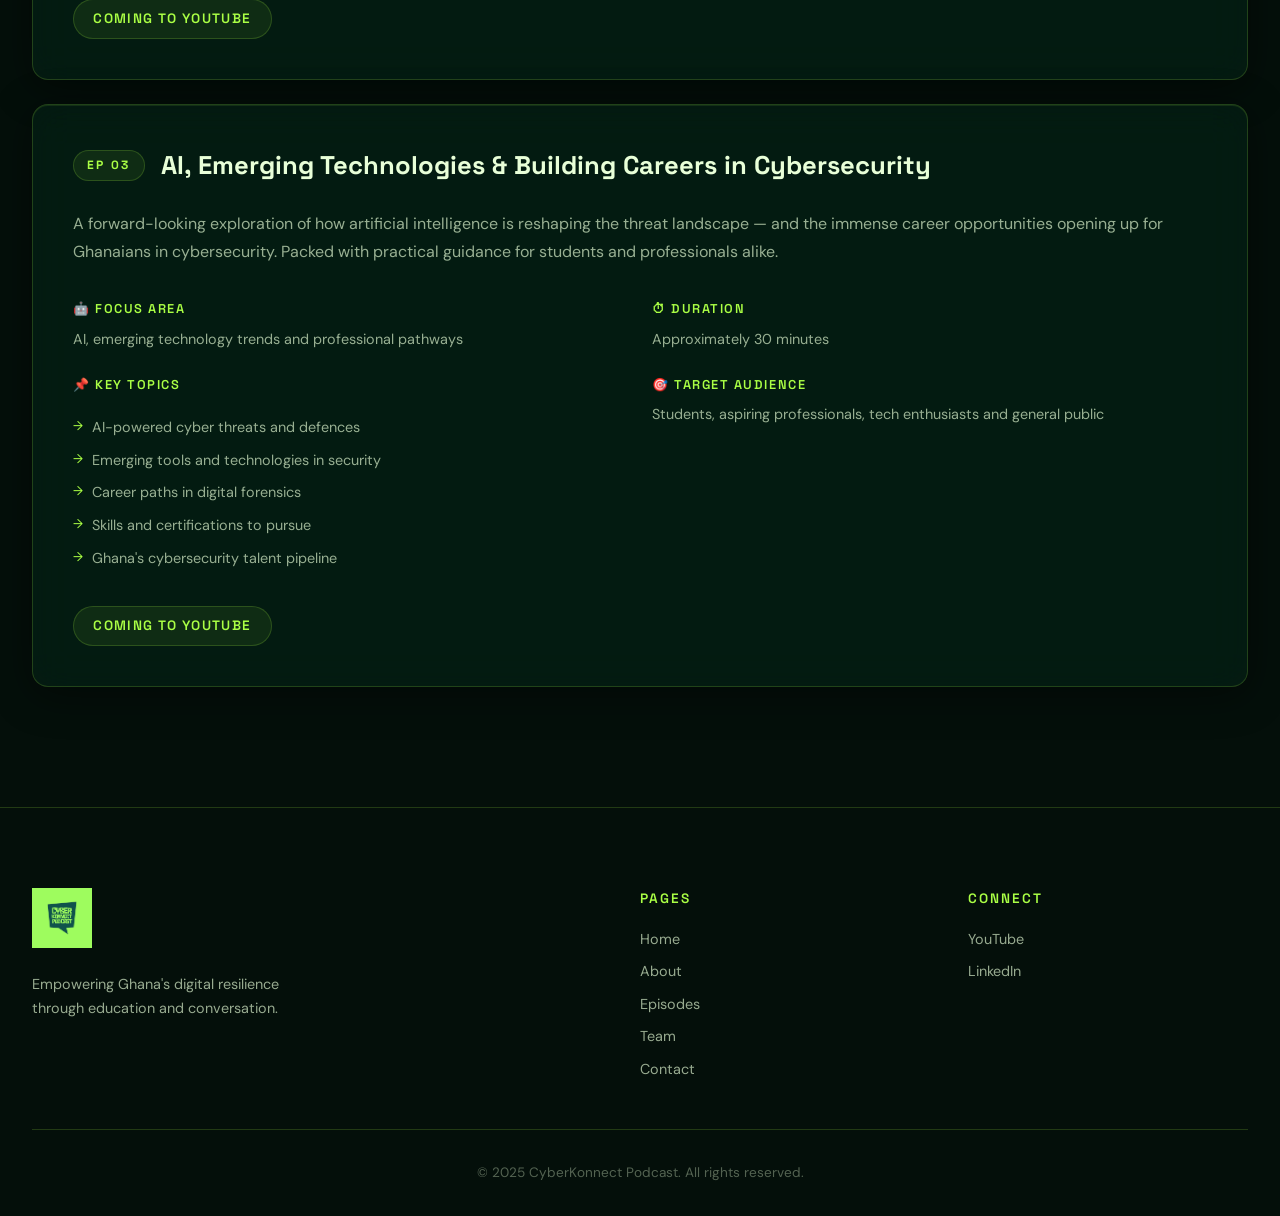
==== commit 09f97eb2: "12" ====
--- a/episodes.html
+++ b/episodes.html
@@ -55,8 +55,7 @@
           <h2>Ghana's Cybersecurity Act 2020: Know Your Digital Rights</h2>
         </div>
         <p style="color:var(--text-secondary);line-height:1.8;margin-bottom:2rem;">
-          A landmark conversation unpacking the legal framework that governs Ghana's digital space. 
-          Featuring a guest lawyer from the Cybersecurity Authority, this episode demystifies the law 
+          A landmark conversation unpacking the legal framework that governs Ghana's digital space. This episode demystifies the law 
           and empowers everyday Ghanaians to understand what is criminal online — and what protections they have.
         </p>
         <div class="ep-details">
